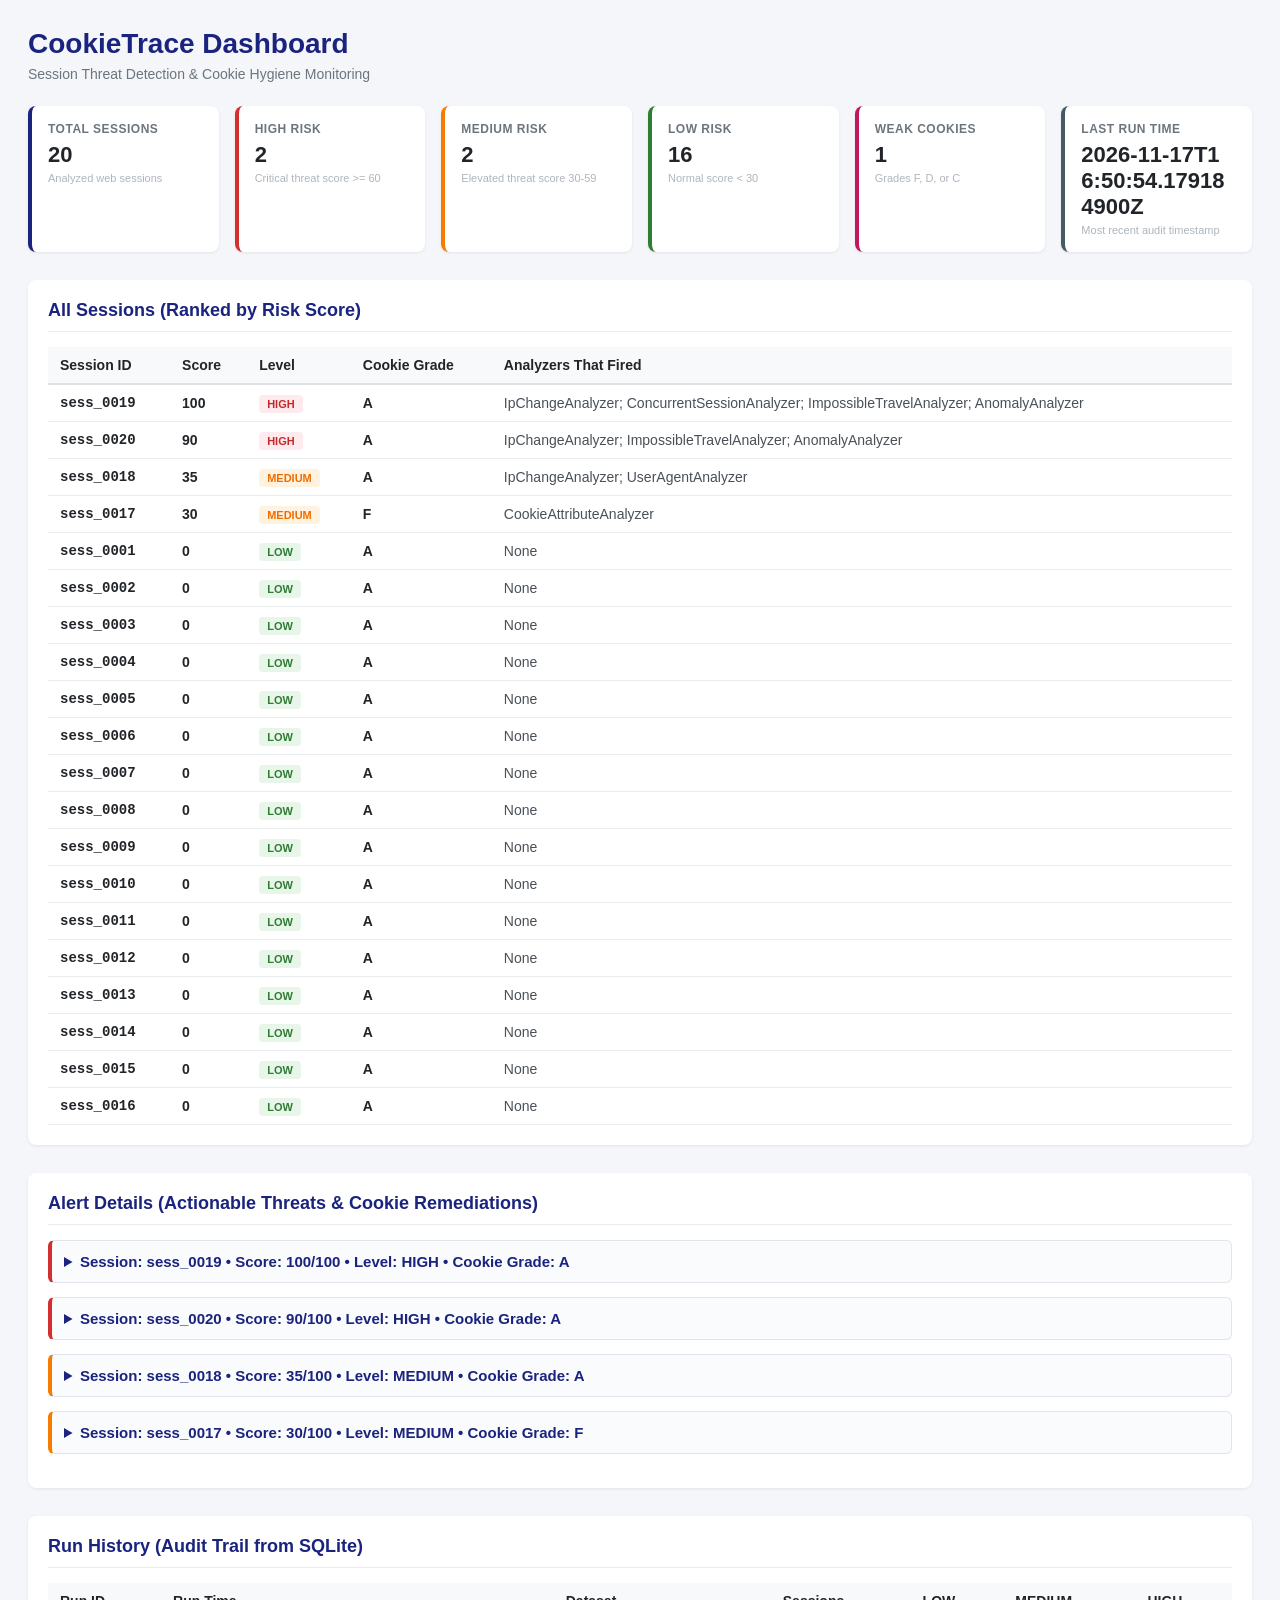
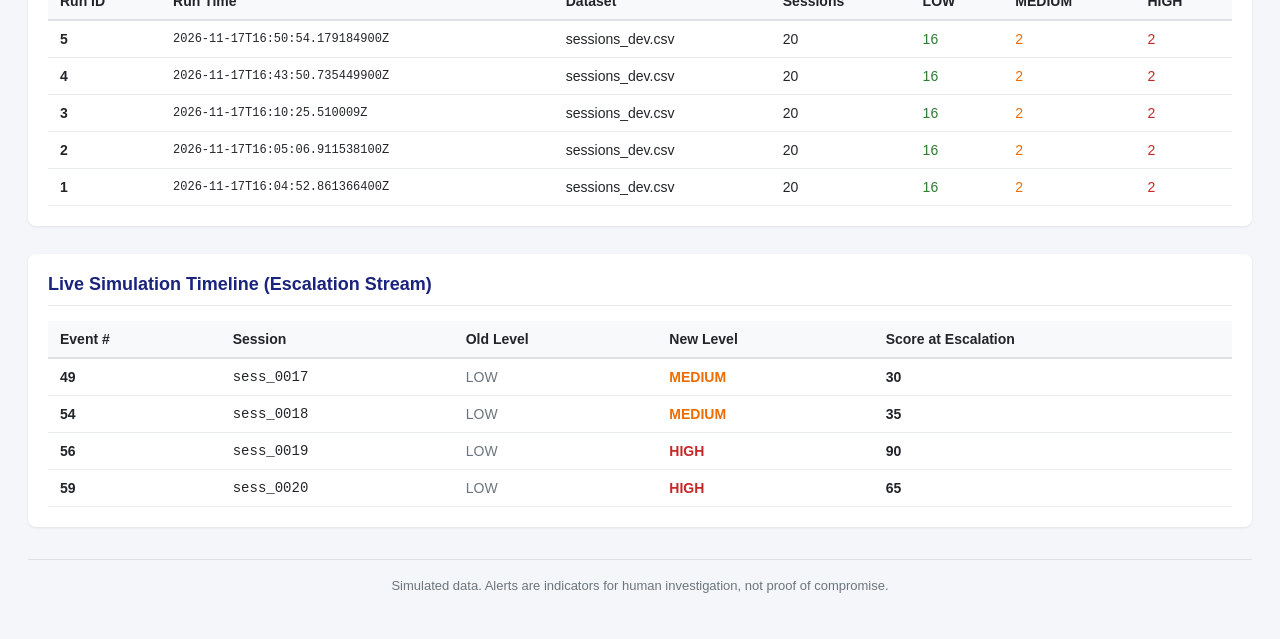
==== output/dashboard.html @ b4440e17 "Initial commit: CookieTrace project (Stages 1 through 9D-2)" ====
<!DOCTYPE html>
<html lang="en">
<head>
  <meta charset="UTF-8">
  <title>CookieTrace Dashboard</title>
</head>
<body style="background-color: #f4f6f9; font-family: -apple-system, BlinkMacSystemFont, 'Segoe UI', Roboto, Helvetica, Arial, sans-serif; margin: 0; padding: 28px; color: #212529;">
  <div style="margin-bottom: 24px;">
    <h1 style="margin: 0; color: #1a237e; font-size: 28px;">CookieTrace Dashboard</h1>
    <p style="margin: 6px 0 0 0; color: #6c757d; font-size: 14px;">Session Threat Detection & Cookie Hygiene Monitoring</p>
  </div>
  <!-- Section A: Summary Cards -->
  <div style="display: flex; flex-wrap: wrap; gap: 16px; margin-bottom: 28px;">
    <div style="flex: 1; min-width: 140px; background-color: #ffffff; padding: 16px; border-radius: 8px; border-left: 4px solid #1a237e; box-shadow: 0 1px 3px rgba(0,0,0,0.08);">
      <div style="font-size: 12px; color: #6c757d; text-transform: uppercase; font-weight: 600; letter-spacing: 0.5px;">Total Sessions</div>
      <div style="font-size: 22px; font-weight: bold; margin-top: 6px; color: #212529; word-break: break-all;">20</div>
      <div style="font-size: 11px; color: #adb5bd; margin-top: 4px;">Analyzed web sessions</div>
    </div>
    <div style="flex: 1; min-width: 140px; background-color: #ffffff; padding: 16px; border-radius: 8px; border-left: 4px solid #d32f2f; box-shadow: 0 1px 3px rgba(0,0,0,0.08);">
      <div style="font-size: 12px; color: #6c757d; text-transform: uppercase; font-weight: 600; letter-spacing: 0.5px;">HIGH Risk</div>
      <div style="font-size: 22px; font-weight: bold; margin-top: 6px; color: #212529; word-break: break-all;">2</div>
      <div style="font-size: 11px; color: #adb5bd; margin-top: 4px;">Critical threat score &gt;= 60</div>
    </div>
    <div style="flex: 1; min-width: 140px; background-color: #ffffff; padding: 16px; border-radius: 8px; border-left: 4px solid #f57c00; box-shadow: 0 1px 3px rgba(0,0,0,0.08);">
      <div style="font-size: 12px; color: #6c757d; text-transform: uppercase; font-weight: 600; letter-spacing: 0.5px;">MEDIUM Risk</div>
      <div style="font-size: 22px; font-weight: bold; margin-top: 6px; color: #212529; word-break: break-all;">2</div>
      <div style="font-size: 11px; color: #adb5bd; margin-top: 4px;">Elevated threat score 30-59</div>
    </div>
    <div style="flex: 1; min-width: 140px; background-color: #ffffff; padding: 16px; border-radius: 8px; border-left: 4px solid #2e7d32; box-shadow: 0 1px 3px rgba(0,0,0,0.08);">
      <div style="font-size: 12px; color: #6c757d; text-transform: uppercase; font-weight: 600; letter-spacing: 0.5px;">LOW Risk</div>
      <div style="font-size: 22px; font-weight: bold; margin-top: 6px; color: #212529; word-break: break-all;">16</div>
      <div style="font-size: 11px; color: #adb5bd; margin-top: 4px;">Normal score &lt; 30</div>
    </div>
    <div style="flex: 1; min-width: 140px; background-color: #ffffff; padding: 16px; border-radius: 8px; border-left: 4px solid #c2185b; box-shadow: 0 1px 3px rgba(0,0,0,0.08);">
      <div style="font-size: 12px; color: #6c757d; text-transform: uppercase; font-weight: 600; letter-spacing: 0.5px;">Weak Cookies</div>
      <div style="font-size: 22px; font-weight: bold; margin-top: 6px; color: #212529; word-break: break-all;">1</div>
      <div style="font-size: 11px; color: #adb5bd; margin-top: 4px;">Grades F, D, or C</div>
    </div>
    <div style="flex: 1; min-width: 140px; background-color: #ffffff; padding: 16px; border-radius: 8px; border-left: 4px solid #455a64; box-shadow: 0 1px 3px rgba(0,0,0,0.08);">
      <div style="font-size: 12px; color: #6c757d; text-transform: uppercase; font-weight: 600; letter-spacing: 0.5px;">Last Run Time</div>
      <div style="font-size: 22px; font-weight: bold; margin-top: 6px; color: #212529; word-break: break-all;">2026-11-17T16:50:54.179184900Z</div>
      <div style="font-size: 11px; color: #adb5bd; margin-top: 4px;">Most recent audit timestamp</div>
    </div>
  </div>
  <!-- Section B: Sessions Table -->
  <div style="background-color: #ffffff; border-radius: 8px; box-shadow: 0 1px 3px rgba(0,0,0,0.08); padding: 20px; margin-bottom: 28px;">
    <h2 style="margin-top: 0; color: #1a237e; font-size: 18px; border-bottom: 1px solid #e9ecef; padding-bottom: 10px;">All Sessions (Ranked by Risk Score)</h2>
    <table style="border-collapse: collapse; width: 100%; font-size: 14px;">
      <thead>
        <tr style="background-color: #f8f9fa; text-align: left;">
          <th style="padding: 10px 12px; border-bottom: 2px solid #dee2e6;">Session ID</th>
          <th style="padding: 10px 12px; border-bottom: 2px solid #dee2e6;">Score</th>
          <th style="padding: 10px 12px; border-bottom: 2px solid #dee2e6;">Level</th>
          <th style="padding: 10px 12px; border-bottom: 2px solid #dee2e6;">Cookie Grade</th>
          <th style="padding: 10px 12px; border-bottom: 2px solid #dee2e6;">Analyzers That Fired</th>
        </tr>
      </thead>
      <tbody>
        <tr>
          <td style="padding: 10px 12px; border-bottom: 1px solid #e9ecef; font-family: monospace; font-weight: 600;">sess_0019</td>
          <td style="padding: 10px 12px; border-bottom: 1px solid #e9ecef; font-weight: bold;">100</td>
          <td style="padding: 10px 12px; border-bottom: 1px solid #e9ecef;"><span style="background-color: #ffebee; color: #c62828; padding: 3px 8px; border-radius: 4px; font-weight: bold; font-size: 11px;">HIGH</span></td>
          <td style="padding: 10px 12px; border-bottom: 1px solid #e9ecef; font-weight: bold;">A</td>
          <td style="padding: 10px 12px; border-bottom: 1px solid #e9ecef; color: #495057;">IpChangeAnalyzer; ConcurrentSessionAnalyzer; ImpossibleTravelAnalyzer; AnomalyAnalyzer</td>
        </tr>
        <tr>
          <td style="padding: 10px 12px; border-bottom: 1px solid #e9ecef; font-family: monospace; font-weight: 600;">sess_0020</td>
          <td style="padding: 10px 12px; border-bottom: 1px solid #e9ecef; font-weight: bold;">90</td>
          <td style="padding: 10px 12px; border-bottom: 1px solid #e9ecef;"><span style="background-color: #ffebee; color: #c62828; padding: 3px 8px; border-radius: 4px; font-weight: bold; font-size: 11px;">HIGH</span></td>
          <td style="padding: 10px 12px; border-bottom: 1px solid #e9ecef; font-weight: bold;">A</td>
          <td style="padding: 10px 12px; border-bottom: 1px solid #e9ecef; color: #495057;">IpChangeAnalyzer; ImpossibleTravelAnalyzer; AnomalyAnalyzer</td>
        </tr>
        <tr>
          <td style="padding: 10px 12px; border-bottom: 1px solid #e9ecef; font-family: monospace; font-weight: 600;">sess_0018</td>
          <td style="padding: 10px 12px; border-bottom: 1px solid #e9ecef; font-weight: bold;">35</td>
          <td style="padding: 10px 12px; border-bottom: 1px solid #e9ecef;"><span style="background-color: #fff3e0; color: #ef6c00; padding: 3px 8px; border-radius: 4px; font-weight: bold; font-size: 11px;">MEDIUM</span></td>
          <td style="padding: 10px 12px; border-bottom: 1px solid #e9ecef; font-weight: bold;">A</td>
          <td style="padding: 10px 12px; border-bottom: 1px solid #e9ecef; color: #495057;">IpChangeAnalyzer; UserAgentAnalyzer</td>
        </tr>
        <tr>
          <td style="padding: 10px 12px; border-bottom: 1px solid #e9ecef; font-family: monospace; font-weight: 600;">sess_0017</td>
          <td style="padding: 10px 12px; border-bottom: 1px solid #e9ecef; font-weight: bold;">30</td>
          <td style="padding: 10px 12px; border-bottom: 1px solid #e9ecef;"><span style="background-color: #fff3e0; color: #ef6c00; padding: 3px 8px; border-radius: 4px; font-weight: bold; font-size: 11px;">MEDIUM</span></td>
          <td style="padding: 10px 12px; border-bottom: 1px solid #e9ecef; font-weight: bold;">F</td>
          <td style="padding: 10px 12px; border-bottom: 1px solid #e9ecef; color: #495057;">CookieAttributeAnalyzer</td>
        </tr>
        <tr>
          <td style="padding: 10px 12px; border-bottom: 1px solid #e9ecef; font-family: monospace; font-weight: 600;">sess_0001</td>
          <td style="padding: 10px 12px; border-bottom: 1px solid #e9ecef; font-weight: bold;">0</td>
          <td style="padding: 10px 12px; border-bottom: 1px solid #e9ecef;"><span style="background-color: #e8f5e9; color: #2e7d32; padding: 3px 8px; border-radius: 4px; font-weight: bold; font-size: 11px;">LOW</span></td>
          <td style="padding: 10px 12px; border-bottom: 1px solid #e9ecef; font-weight: bold;">A</td>
          <td style="padding: 10px 12px; border-bottom: 1px solid #e9ecef; color: #495057;">None</td>
        </tr>
        <tr>
          <td style="padding: 10px 12px; border-bottom: 1px solid #e9ecef; font-family: monospace; font-weight: 600;">sess_0002</td>
          <td style="padding: 10px 12px; border-bottom: 1px solid #e9ecef; font-weight: bold;">0</td>
          <td style="padding: 10px 12px; border-bottom: 1px solid #e9ecef;"><span style="background-color: #e8f5e9; color: #2e7d32; padding: 3px 8px; border-radius: 4px; font-weight: bold; font-size: 11px;">LOW</span></td>
          <td style="padding: 10px 12px; border-bottom: 1px solid #e9ecef; font-weight: bold;">A</td>
          <td style="padding: 10px 12px; border-bottom: 1px solid #e9ecef; color: #495057;">None</td>
        </tr>
        <tr>
          <td style="padding: 10px 12px; border-bottom: 1px solid #e9ecef; font-family: monospace; font-weight: 600;">sess_0003</td>
          <td style="padding: 10px 12px; border-bottom: 1px solid #e9ecef; font-weight: bold;">0</td>
          <td style="padding: 10px 12px; border-bottom: 1px solid #e9ecef;"><span style="background-color: #e8f5e9; color: #2e7d32; padding: 3px 8px; border-radius: 4px; font-weight: bold; font-size: 11px;">LOW</span></td>
          <td style="padding: 10px 12px; border-bottom: 1px solid #e9ecef; font-weight: bold;">A</td>
          <td style="padding: 10px 12px; border-bottom: 1px solid #e9ecef; color: #495057;">None</td>
        </tr>
        <tr>
          <td style="padding: 10px 12px; border-bottom: 1px solid #e9ecef; font-family: monospace; font-weight: 600;">sess_0004</td>
          <td style="padding: 10px 12px; border-bottom: 1px solid #e9ecef; font-weight: bold;">0</td>
          <td style="padding: 10px 12px; border-bottom: 1px solid #e9ecef;"><span style="background-color: #e8f5e9; color: #2e7d32; padding: 3px 8px; border-radius: 4px; font-weight: bold; font-size: 11px;">LOW</span></td>
          <td style="padding: 10px 12px; border-bottom: 1px solid #e9ecef; font-weight: bold;">A</td>
          <td style="padding: 10px 12px; border-bottom: 1px solid #e9ecef; color: #495057;">None</td>
        </tr>
        <tr>
          <td style="padding: 10px 12px; border-bottom: 1px solid #e9ecef; font-family: monospace; font-weight: 600;">sess_0005</td>
          <td style="padding: 10px 12px; border-bottom: 1px solid #e9ecef; font-weight: bold;">0</td>
          <td style="padding: 10px 12px; border-bottom: 1px solid #e9ecef;"><span style="background-color: #e8f5e9; color: #2e7d32; padding: 3px 8px; border-radius: 4px; font-weight: bold; font-size: 11px;">LOW</span></td>
          <td style="padding: 10px 12px; border-bottom: 1px solid #e9ecef; font-weight: bold;">A</td>
          <td style="padding: 10px 12px; border-bottom: 1px solid #e9ecef; color: #495057;">None</td>
        </tr>
        <tr>
          <td style="padding: 10px 12px; border-bottom: 1px solid #e9ecef; font-family: monospace; font-weight: 600;">sess_0006</td>
          <td style="padding: 10px 12px; border-bottom: 1px solid #e9ecef; font-weight: bold;">0</td>
          <td style="padding: 10px 12px; border-bottom: 1px solid #e9ecef;"><span style="background-color: #e8f5e9; color: #2e7d32; padding: 3px 8px; border-radius: 4px; font-weight: bold; font-size: 11px;">LOW</span></td>
          <td style="padding: 10px 12px; border-bottom: 1px solid #e9ecef; font-weight: bold;">A</td>
          <td style="padding: 10px 12px; border-bottom: 1px solid #e9ecef; color: #495057;">None</td>
        </tr>
        <tr>
          <td style="padding: 10px 12px; border-bottom: 1px solid #e9ecef; font-family: monospace; font-weight: 600;">sess_0007</td>
          <td style="padding: 10px 12px; border-bottom: 1px solid #e9ecef; font-weight: bold;">0</td>
          <td style="padding: 10px 12px; border-bottom: 1px solid #e9ecef;"><span style="background-color: #e8f5e9; color: #2e7d32; padding: 3px 8px; border-radius: 4px; font-weight: bold; font-size: 11px;">LOW</span></td>
          <td style="padding: 10px 12px; border-bottom: 1px solid #e9ecef; font-weight: bold;">A</td>
          <td style="padding: 10px 12px; border-bottom: 1px solid #e9ecef; color: #495057;">None</td>
        </tr>
        <tr>
          <td style="padding: 10px 12px; border-bottom: 1px solid #e9ecef; font-family: monospace; font-weight: 600;">sess_0008</td>
          <td style="padding: 10px 12px; border-bottom: 1px solid #e9ecef; font-weight: bold;">0</td>
          <td style="padding: 10px 12px; border-bottom: 1px solid #e9ecef;"><span style="background-color: #e8f5e9; color: #2e7d32; padding: 3px 8px; border-radius: 4px; font-weight: bold; font-size: 11px;">LOW</span></td>
          <td style="padding: 10px 12px; border-bottom: 1px solid #e9ecef; font-weight: bold;">A</td>
          <td style="padding: 10px 12px; border-bottom: 1px solid #e9ecef; color: #495057;">None</td>
        </tr>
        <tr>
          <td style="padding: 10px 12px; border-bottom: 1px solid #e9ecef; font-family: monospace; font-weight: 600;">sess_0009</td>
          <td style="padding: 10px 12px; border-bottom: 1px solid #e9ecef; font-weight: bold;">0</td>
          <td style="padding: 10px 12px; border-bottom: 1px solid #e9ecef;"><span style="background-color: #e8f5e9; color: #2e7d32; padding: 3px 8px; border-radius: 4px; font-weight: bold; font-size: 11px;">LOW</span></td>
          <td style="padding: 10px 12px; border-bottom: 1px solid #e9ecef; font-weight: bold;">A</td>
          <td style="padding: 10px 12px; border-bottom: 1px solid #e9ecef; color: #495057;">None</td>
        </tr>
        <tr>
          <td style="padding: 10px 12px; border-bottom: 1px solid #e9ecef; font-family: monospace; font-weight: 600;">sess_0010</td>
          <td style="padding: 10px 12px; border-bottom: 1px solid #e9ecef; font-weight: bold;">0</td>
          <td style="padding: 10px 12px; border-bottom: 1px solid #e9ecef;"><span style="background-color: #e8f5e9; color: #2e7d32; padding: 3px 8px; border-radius: 4px; font-weight: bold; font-size: 11px;">LOW</span></td>
          <td style="padding: 10px 12px; border-bottom: 1px solid #e9ecef; font-weight: bold;">A</td>
          <td style="padding: 10px 12px; border-bottom: 1px solid #e9ecef; color: #495057;">None</td>
        </tr>
        <tr>
          <td style="padding: 10px 12px; border-bottom: 1px solid #e9ecef; font-family: monospace; font-weight: 600;">sess_0011</td>
          <td style="padding: 10px 12px; border-bottom: 1px solid #e9ecef; font-weight: bold;">0</td>
          <td style="padding: 10px 12px; border-bottom: 1px solid #e9ecef;"><span style="background-color: #e8f5e9; color: #2e7d32; padding: 3px 8px; border-radius: 4px; font-weight: bold; font-size: 11px;">LOW</span></td>
          <td style="padding: 10px 12px; border-bottom: 1px solid #e9ecef; font-weight: bold;">A</td>
          <td style="padding: 10px 12px; border-bottom: 1px solid #e9ecef; color: #495057;">None</td>
        </tr>
        <tr>
          <td style="padding: 10px 12px; border-bottom: 1px solid #e9ecef; font-family: monospace; font-weight: 600;">sess_0012</td>
          <td style="padding: 10px 12px; border-bottom: 1px solid #e9ecef; font-weight: bold;">0</td>
          <td style="padding: 10px 12px; border-bottom: 1px solid #e9ecef;"><span style="background-color: #e8f5e9; color: #2e7d32; padding: 3px 8px; border-radius: 4px; font-weight: bold; font-size: 11px;">LOW</span></td>
          <td style="padding: 10px 12px; border-bottom: 1px solid #e9ecef; font-weight: bold;">A</td>
          <td style="padding: 10px 12px; border-bottom: 1px solid #e9ecef; color: #495057;">None</td>
        </tr>
        <tr>
          <td style="padding: 10px 12px; border-bottom: 1px solid #e9ecef; font-family: monospace; font-weight: 600;">sess_0013</td>
          <td style="padding: 10px 12px; border-bottom: 1px solid #e9ecef; font-weight: bold;">0</td>
          <td style="padding: 10px 12px; border-bottom: 1px solid #e9ecef;"><span style="background-color: #e8f5e9; color: #2e7d32; padding: 3px 8px; border-radius: 4px; font-weight: bold; font-size: 11px;">LOW</span></td>
          <td style="padding: 10px 12px; border-bottom: 1px solid #e9ecef; font-weight: bold;">A</td>
          <td style="padding: 10px 12px; border-bottom: 1px solid #e9ecef; color: #495057;">None</td>
        </tr>
        <tr>
          <td style="padding: 10px 12px; border-bottom: 1px solid #e9ecef; font-family: monospace; font-weight: 600;">sess_0014</td>
          <td style="padding: 10px 12px; border-bottom: 1px solid #e9ecef; font-weight: bold;">0</td>
          <td style="padding: 10px 12px; border-bottom: 1px solid #e9ecef;"><span style="background-color: #e8f5e9; color: #2e7d32; padding: 3px 8px; border-radius: 4px; font-weight: bold; font-size: 11px;">LOW</span></td>
          <td style="padding: 10px 12px; border-bottom: 1px solid #e9ecef; font-weight: bold;">A</td>
          <td style="padding: 10px 12px; border-bottom: 1px solid #e9ecef; color: #495057;">None</td>
        </tr>
        <tr>
          <td style="padding: 10px 12px; border-bottom: 1px solid #e9ecef; font-family: monospace; font-weight: 600;">sess_0015</td>
          <td style="padding: 10px 12px; border-bottom: 1px solid #e9ecef; font-weight: bold;">0</td>
          <td style="padding: 10px 12px; border-bottom: 1px solid #e9ecef;"><span style="background-color: #e8f5e9; color: #2e7d32; padding: 3px 8px; border-radius: 4px; font-weight: bold; font-size: 11px;">LOW</span></td>
          <td style="padding: 10px 12px; border-bottom: 1px solid #e9ecef; font-weight: bold;">A</td>
          <td style="padding: 10px 12px; border-bottom: 1px solid #e9ecef; color: #495057;">None</td>
        </tr>
        <tr>
          <td style="padding: 10px 12px; border-bottom: 1px solid #e9ecef; font-family: monospace; font-weight: 600;">sess_0016</td>
          <td style="padding: 10px 12px; border-bottom: 1px solid #e9ecef; font-weight: bold;">0</td>
          <td style="padding: 10px 12px; border-bottom: 1px solid #e9ecef;"><span style="background-color: #e8f5e9; color: #2e7d32; padding: 3px 8px; border-radius: 4px; font-weight: bold; font-size: 11px;">LOW</span></td>
          <td style="padding: 10px 12px; border-bottom: 1px solid #e9ecef; font-weight: bold;">A</td>
          <td style="padding: 10px 12px; border-bottom: 1px solid #e9ecef; color: #495057;">None</td>
        </tr>
      </tbody>
    </table>
  </div>
  <!-- Section C: Alert Details -->
  <div style="background-color: #ffffff; border-radius: 8px; box-shadow: 0 1px 3px rgba(0,0,0,0.08); padding: 20px; margin-bottom: 28px;">
    <h2 style="margin-top: 0; color: #1a237e; font-size: 18px; border-bottom: 1px solid #e9ecef; padding-bottom: 10px;">Alert Details (Actionable Threats & Cookie Remediations)</h2>
    <details style="margin-bottom: 14px; background-color: #fafbfc; border: 1px solid #e1e4e8; border-left: 4px solid #d32f2f; border-radius: 6px; padding: 12px;">
      <summary style="font-weight: bold; cursor: pointer; color: #1a237e; font-size: 15px;">
        Session: sess_0019 &bull; Score: 100/100 &bull; Level: HIGH &bull; Cookie Grade: A
      </summary>
      <div style="margin-top: 12px; font-size: 14px;">
        <h4 style="margin: 10px 0 6px 0; color: #24292e;">Security Alerts:</h4>
        <ul style="margin: 4px 0 10px 0; padding-left: 20px;">
          <li style="margin-bottom: 8px;">
            <strong>[IpChangeAnalyzer]</strong> (15 pts, MEDIUM): IP change detected: previous IP 103.21.125.12 (India) changed to new IP 122.161.45.80 (India). Note: IP changes can have innocent causes (mobile network, VPN).<br>
            <em style="color: #495057;">Recommendation:</em> Verify with the user or require re-authentication.
          </li>
          <li style="margin-bottom: 8px;">
            <strong>[ConcurrentSessionAnalyzer]</strong> (35 pts, HIGH): The same session appeared from two different IP addresses (122.161.45.80 and 103.21.125.12) within 5 seconds. One session cannot normally be used from two networks at nearly the same time, so the session ID may have been copied.<br>
            <em style="color: #495057;">Recommendation:</em> Invalidate the session and force login.
          </li>
          <li style="margin-bottom: 8px;">
            <strong>[ImpossibleTravelAnalyzer]</strong> (40 pts, HIGH): Impossible travel detected between Delhi and Mumbai: distance 1148.1 km traveled in 0.1 minutes, implying an impossible speed of 826628.3 km/h.<br>
            <em style="color: #495057;">Recommendation:</em> Treat as likely stolen session and require re-authentication.
          </li>
          <li style="margin-bottom: 8px;">
            <strong>[AnomalyAnalyzer]</strong> (21 pts, HIGH): Session behaved unusually compared with other sessions: distinctCities = 2 (typical about 1.1), distinctIps = 2 (typical about 1.2), minGapSeconds = 5 (typical about 238.5)<br>
            <em style="color: #495057;">Recommendation:</em> Investigate manually; this is a statistical indicator and not proof.
          </li>
        </ul>
        <h4 style="margin: 10px 0 6px 0; color: #24292e;">Cookie Remediation Fixes:</h4>
        <p style="color: #6a737d; margin: 4px 0 8px 16px;">No cookie configuration issues found.</p>
      </div>
    </details>
    <details style="margin-bottom: 14px; background-color: #fafbfc; border: 1px solid #e1e4e8; border-left: 4px solid #d32f2f; border-radius: 6px; padding: 12px;">
      <summary style="font-weight: bold; cursor: pointer; color: #1a237e; font-size: 15px;">
        Session: sess_0020 &bull; Score: 90/100 &bull; Level: HIGH &bull; Cookie Grade: A
      </summary>
      <div style="margin-top: 12px; font-size: 14px;">
        <h4 style="margin: 10px 0 6px 0; color: #24292e;">Security Alerts:</h4>
        <ul style="margin: 4px 0 10px 0; padding-left: 20px;">
          <li style="margin-bottom: 8px;">
            <strong>[IpChangeAnalyzer]</strong> (25 pts, HIGH): IP change detected: previous IP 49.207.181.10 (India) changed to new IP 151.101.0.81 (United Kingdom). Note: IP changes can have innocent causes (mobile network, VPN).<br>
            <em style="color: #495057;">Recommendation:</em> Verify with the user or require re-authentication.
          </li>
          <li style="margin-bottom: 8px;">
            <strong>[ImpossibleTravelAnalyzer]</strong> (40 pts, HIGH): Impossible travel detected between Chennai and London: distance 8210.9 km traveled in 10.0 minutes, implying an impossible speed of 49265.1 km/h.<br>
            <em style="color: #495057;">Recommendation:</em> Treat as likely stolen session and require re-authentication.
          </li>
          <li style="margin-bottom: 8px;">
            <strong>[AnomalyAnalyzer]</strong> (25 pts, HIGH): Session behaved unusually compared with other sessions: maxDistanceKm = 8210.9 (typical about 467.9), maxGapSeconds = 600 (typical about 284.3), durationSeconds = 1200 (typical about 522.8)<br>
            <em style="color: #495057;">Recommendation:</em> Investigate manually; this is a statistical indicator and not proof.
          </li>
        </ul>
        <h4 style="margin: 10px 0 6px 0; color: #24292e;">Cookie Remediation Fixes:</h4>
        <p style="color: #6a737d; margin: 4px 0 8px 16px;">No cookie configuration issues found.</p>
      </div>
    </details>
    <details style="margin-bottom: 14px; background-color: #fafbfc; border: 1px solid #e1e4e8; border-left: 4px solid #f57c00; border-radius: 6px; padding: 12px;">
      <summary style="font-weight: bold; cursor: pointer; color: #1a237e; font-size: 15px;">
        Session: sess_0018 &bull; Score: 35/100 &bull; Level: MEDIUM &bull; Cookie Grade: A
      </summary>
      <div style="margin-top: 12px; font-size: 14px;">
        <h4 style="margin: 10px 0 6px 0; color: #24292e;">Security Alerts:</h4>
        <ul style="margin: 4px 0 10px 0; padding-left: 20px;">
          <li style="margin-bottom: 8px;">
            <strong>[IpChangeAnalyzer]</strong> (15 pts, MEDIUM): IP change detected: previous IP 103.21.124.50 (India) changed to new IP 103.21.125.12 (India). Note: IP changes can have innocent causes (mobile network, VPN).<br>
            <em style="color: #495057;">Recommendation:</em> Verify with the user or require re-authentication.
          </li>
          <li style="margin-bottom: 8px;">
            <strong>[UserAgentAnalyzer]</strong> (20 pts, HIGH): The browser identity changed mid-session from 'Mozilla/5.0 (Windows NT 10.0; Win64; x64) AppleWebKit/537.36 Chrome/120.0.0.0 Safari/537.36' to 'Mozilla/5.0 (Windows NT 10.0; Win64; x64; rv:121.0) Gecko/20100101 Firefox/121.0', which may mean the cookie is being used from another device; can also be an innocent browser update.<br>
            <em style="color: #495057;">Recommendation:</em> Re-authenticate the session.
          </li>
        </ul>
        <h4 style="margin: 10px 0 6px 0; color: #24292e;">Cookie Remediation Fixes:</h4>
        <p style="color: #6a737d; margin: 4px 0 8px 16px;">No cookie configuration issues found.</p>
      </div>
    </details>
    <details style="margin-bottom: 14px; background-color: #fafbfc; border: 1px solid #e1e4e8; border-left: 4px solid #f57c00; border-radius: 6px; padding: 12px;">
      <summary style="font-weight: bold; cursor: pointer; color: #1a237e; font-size: 15px;">
        Session: sess_0017 &bull; Score: 30/100 &bull; Level: MEDIUM &bull; Cookie Grade: F
      </summary>
      <div style="margin-top: 12px; font-size: 14px;">
        <h4 style="margin: 10px 0 6px 0; color: #24292e;">Security Alerts:</h4>
        <ul style="margin: 4px 0 10px 0; padding-left: 20px;">
          <li style="margin-bottom: 8px;">
            <strong>[CookieAttributeAnalyzer]</strong> (30 pts, HIGH): Cookie security vulnerability: Secure flag missing: cookie can be sent over unencrypted connections and sniffed; HttpOnly missing: JavaScript can read the cookie, so cross-site scripting could steal it; SameSite None: cookie is sent on cross-site requests, which helps cross-site request forgery<br>
            <em style="color: #495057;">Recommendation:</em> Configure session cookies with: Secure=true, HttpOnly=true, SameSite=Strict or Lax
          </li>
        </ul>
        <h4 style="margin: 10px 0 6px 0; color: #24292e;">Cookie Remediation Fixes:</h4>
        <ul style="margin: 4px 0 8px 0; padding-left: 20px;">
          <li style="margin-bottom: 4px;">Enable the Secure flag so the cookie only travels over HTTPS and cannot be sniffed.</li>
          <li style="margin-bottom: 4px;">Enable the HttpOnly flag so JavaScript cannot read the cookie, which limits theft by cross-site scripting.</li>
          <li style="margin-bottom: 4px;">Set SameSite to Strict or Lax so other sites cannot trigger requests with the cookie.</li>
        </ul>
      </div>
    </details>
  </div>
  <!-- Section D: Run History -->
  <div style="background-color: #ffffff; border-radius: 8px; box-shadow: 0 1px 3px rgba(0,0,0,0.08); padding: 20px; margin-bottom: 28px;">
    <h2 style="margin-top: 0; color: #1a237e; font-size: 18px; border-bottom: 1px solid #e9ecef; padding-bottom: 10px;">Run History (Audit Trail from SQLite)</h2>
    <table style="border-collapse: collapse; width: 100%; font-size: 14px;">
      <thead>
        <tr style="background-color: #f8f9fa; text-align: left;">
          <th style="padding: 10px 12px; border-bottom: 2px solid #dee2e6;">Run ID</th>
          <th style="padding: 10px 12px; border-bottom: 2px solid #dee2e6;">Run Time</th>
          <th style="padding: 10px 12px; border-bottom: 2px solid #dee2e6;">Dataset</th>
          <th style="padding: 10px 12px; border-bottom: 2px solid #dee2e6;">Sessions</th>
          <th style="padding: 10px 12px; border-bottom: 2px solid #dee2e6;">LOW</th>
          <th style="padding: 10px 12px; border-bottom: 2px solid #dee2e6;">MEDIUM</th>
          <th style="padding: 10px 12px; border-bottom: 2px solid #dee2e6;">HIGH</th>
        </tr>
      </thead>
      <tbody>
        <tr>
          <td style="padding: 10px 12px; border-bottom: 1px solid #e9ecef; font-weight: bold;">5</td>
          <td style="padding: 10px 12px; border-bottom: 1px solid #e9ecef; font-family: monospace; font-size: 12px;">2026-11-17T16:50:54.179184900Z</td>
          <td style="padding: 10px 12px; border-bottom: 1px solid #e9ecef;">sessions_dev.csv</td>
          <td style="padding: 10px 12px; border-bottom: 1px solid #e9ecef;">20</td>
          <td style="padding: 10px 12px; border-bottom: 1px solid #e9ecef; color: #2e7d32;">16</td>
          <td style="padding: 10px 12px; border-bottom: 1px solid #e9ecef; color: #ef6c00;">2</td>
          <td style="padding: 10px 12px; border-bottom: 1px solid #e9ecef; color: #c62828;">2</td>
        </tr>
        <tr>
          <td style="padding: 10px 12px; border-bottom: 1px solid #e9ecef; font-weight: bold;">4</td>
          <td style="padding: 10px 12px; border-bottom: 1px solid #e9ecef; font-family: monospace; font-size: 12px;">2026-11-17T16:43:50.735449900Z</td>
          <td style="padding: 10px 12px; border-bottom: 1px solid #e9ecef;">sessions_dev.csv</td>
          <td style="padding: 10px 12px; border-bottom: 1px solid #e9ecef;">20</td>
          <td style="padding: 10px 12px; border-bottom: 1px solid #e9ecef; color: #2e7d32;">16</td>
          <td style="padding: 10px 12px; border-bottom: 1px solid #e9ecef; color: #ef6c00;">2</td>
          <td style="padding: 10px 12px; border-bottom: 1px solid #e9ecef; color: #c62828;">2</td>
        </tr>
        <tr>
          <td style="padding: 10px 12px; border-bottom: 1px solid #e9ecef; font-weight: bold;">3</td>
          <td style="padding: 10px 12px; border-bottom: 1px solid #e9ecef; font-family: monospace; font-size: 12px;">2026-11-17T16:10:25.510009Z</td>
          <td style="padding: 10px 12px; border-bottom: 1px solid #e9ecef;">sessions_dev.csv</td>
          <td style="padding: 10px 12px; border-bottom: 1px solid #e9ecef;">20</td>
          <td style="padding: 10px 12px; border-bottom: 1px solid #e9ecef; color: #2e7d32;">16</td>
          <td style="padding: 10px 12px; border-bottom: 1px solid #e9ecef; color: #ef6c00;">2</td>
          <td style="padding: 10px 12px; border-bottom: 1px solid #e9ecef; color: #c62828;">2</td>
        </tr>
        <tr>
          <td style="padding: 10px 12px; border-bottom: 1px solid #e9ecef; font-weight: bold;">2</td>
          <td style="padding: 10px 12px; border-bottom: 1px solid #e9ecef; font-family: monospace; font-size: 12px;">2026-11-17T16:05:06.911538100Z</td>
          <td style="padding: 10px 12px; border-bottom: 1px solid #e9ecef;">sessions_dev.csv</td>
          <td style="padding: 10px 12px; border-bottom: 1px solid #e9ecef;">20</td>
          <td style="padding: 10px 12px; border-bottom: 1px solid #e9ecef; color: #2e7d32;">16</td>
          <td style="padding: 10px 12px; border-bottom: 1px solid #e9ecef; color: #ef6c00;">2</td>
          <td style="padding: 10px 12px; border-bottom: 1px solid #e9ecef; color: #c62828;">2</td>
        </tr>
        <tr>
          <td style="padding: 10px 12px; border-bottom: 1px solid #e9ecef; font-weight: bold;">1</td>
          <td style="padding: 10px 12px; border-bottom: 1px solid #e9ecef; font-family: monospace; font-size: 12px;">2026-11-17T16:04:52.861366400Z</td>
          <td style="padding: 10px 12px; border-bottom: 1px solid #e9ecef;">sessions_dev.csv</td>
          <td style="padding: 10px 12px; border-bottom: 1px solid #e9ecef;">20</td>
          <td style="padding: 10px 12px; border-bottom: 1px solid #e9ecef; color: #2e7d32;">16</td>
          <td style="padding: 10px 12px; border-bottom: 1px solid #e9ecef; color: #ef6c00;">2</td>
          <td style="padding: 10px 12px; border-bottom: 1px solid #e9ecef; color: #c62828;">2</td>
        </tr>
      </tbody>
    </table>
  </div>
  <!-- Section E: Live Simulation Timeline -->
  <div style="background-color: #ffffff; border-radius: 8px; box-shadow: 0 1px 3px rgba(0,0,0,0.08); padding: 20px; margin-bottom: 28px;">
    <h2 style="margin-top: 0; color: #1a237e; font-size: 18px; border-bottom: 1px solid #e9ecef; padding-bottom: 10px;">Live Simulation Timeline (Escalation Stream)</h2>
    <table style="border-collapse: collapse; width: 100%; font-size: 14px;">
      <thead>
        <tr style="background-color: #f8f9fa; text-align: left;">
          <th style="padding: 10px 12px; border-bottom: 2px solid #dee2e6;">Event #</th>
          <th style="padding: 10px 12px; border-bottom: 2px solid #dee2e6;">Session</th>
          <th style="padding: 10px 12px; border-bottom: 2px solid #dee2e6;">Old Level</th>
          <th style="padding: 10px 12px; border-bottom: 2px solid #dee2e6;">New Level</th>
          <th style="padding: 10px 12px; border-bottom: 2px solid #dee2e6;">Score at Escalation</th>
        </tr>
      </thead>
      <tbody>
        <tr>
          <td style="padding: 10px 12px; border-bottom: 1px solid #e9ecef; font-weight: bold;">49</td>
          <td style="padding: 10px 12px; border-bottom: 1px solid #e9ecef; font-family: monospace;">sess_0017</td>
          <td style="padding: 10px 12px; border-bottom: 1px solid #e9ecef; color: #6c757d;">LOW</td>
          <td style="padding: 10px 12px; border-bottom: 1px solid #e9ecef; font-weight: bold; color: #ef6c00;">MEDIUM</td>
          <td style="padding: 10px 12px; border-bottom: 1px solid #e9ecef; font-weight: bold;">30</td>
        </tr>
        <tr>
          <td style="padding: 10px 12px; border-bottom: 1px solid #e9ecef; font-weight: bold;">54</td>
          <td style="padding: 10px 12px; border-bottom: 1px solid #e9ecef; font-family: monospace;">sess_0018</td>
          <td style="padding: 10px 12px; border-bottom: 1px solid #e9ecef; color: #6c757d;">LOW</td>
          <td style="padding: 10px 12px; border-bottom: 1px solid #e9ecef; font-weight: bold; color: #ef6c00;">MEDIUM</td>
          <td style="padding: 10px 12px; border-bottom: 1px solid #e9ecef; font-weight: bold;">35</td>
        </tr>
        <tr>
          <td style="padding: 10px 12px; border-bottom: 1px solid #e9ecef; font-weight: bold;">56</td>
          <td style="padding: 10px 12px; border-bottom: 1px solid #e9ecef; font-family: monospace;">sess_0019</td>
          <td style="padding: 10px 12px; border-bottom: 1px solid #e9ecef; color: #6c757d;">LOW</td>
          <td style="padding: 10px 12px; border-bottom: 1px solid #e9ecef; font-weight: bold; color: #c62828;">HIGH</td>
          <td style="padding: 10px 12px; border-bottom: 1px solid #e9ecef; font-weight: bold;">90</td>
        </tr>
        <tr>
          <td style="padding: 10px 12px; border-bottom: 1px solid #e9ecef; font-weight: bold;">59</td>
          <td style="padding: 10px 12px; border-bottom: 1px solid #e9ecef; font-family: monospace;">sess_0020</td>
          <td style="padding: 10px 12px; border-bottom: 1px solid #e9ecef; color: #6c757d;">LOW</td>
          <td style="padding: 10px 12px; border-bottom: 1px solid #e9ecef; font-weight: bold; color: #c62828;">HIGH</td>
          <td style="padding: 10px 12px; border-bottom: 1px solid #e9ecef; font-weight: bold;">65</td>
        </tr>
      </tbody>
    </table>
  </div>
  <!-- Section F: Footer -->
  <footer style="margin-top: 32px; padding: 18px; text-align: center; color: #6c757d; font-size: 13px; border-top: 1px solid #dee2e6;">
    Simulated data. Alerts are indicators for human investigation, not proof of compromise.
  </footer>
</body>
</html>
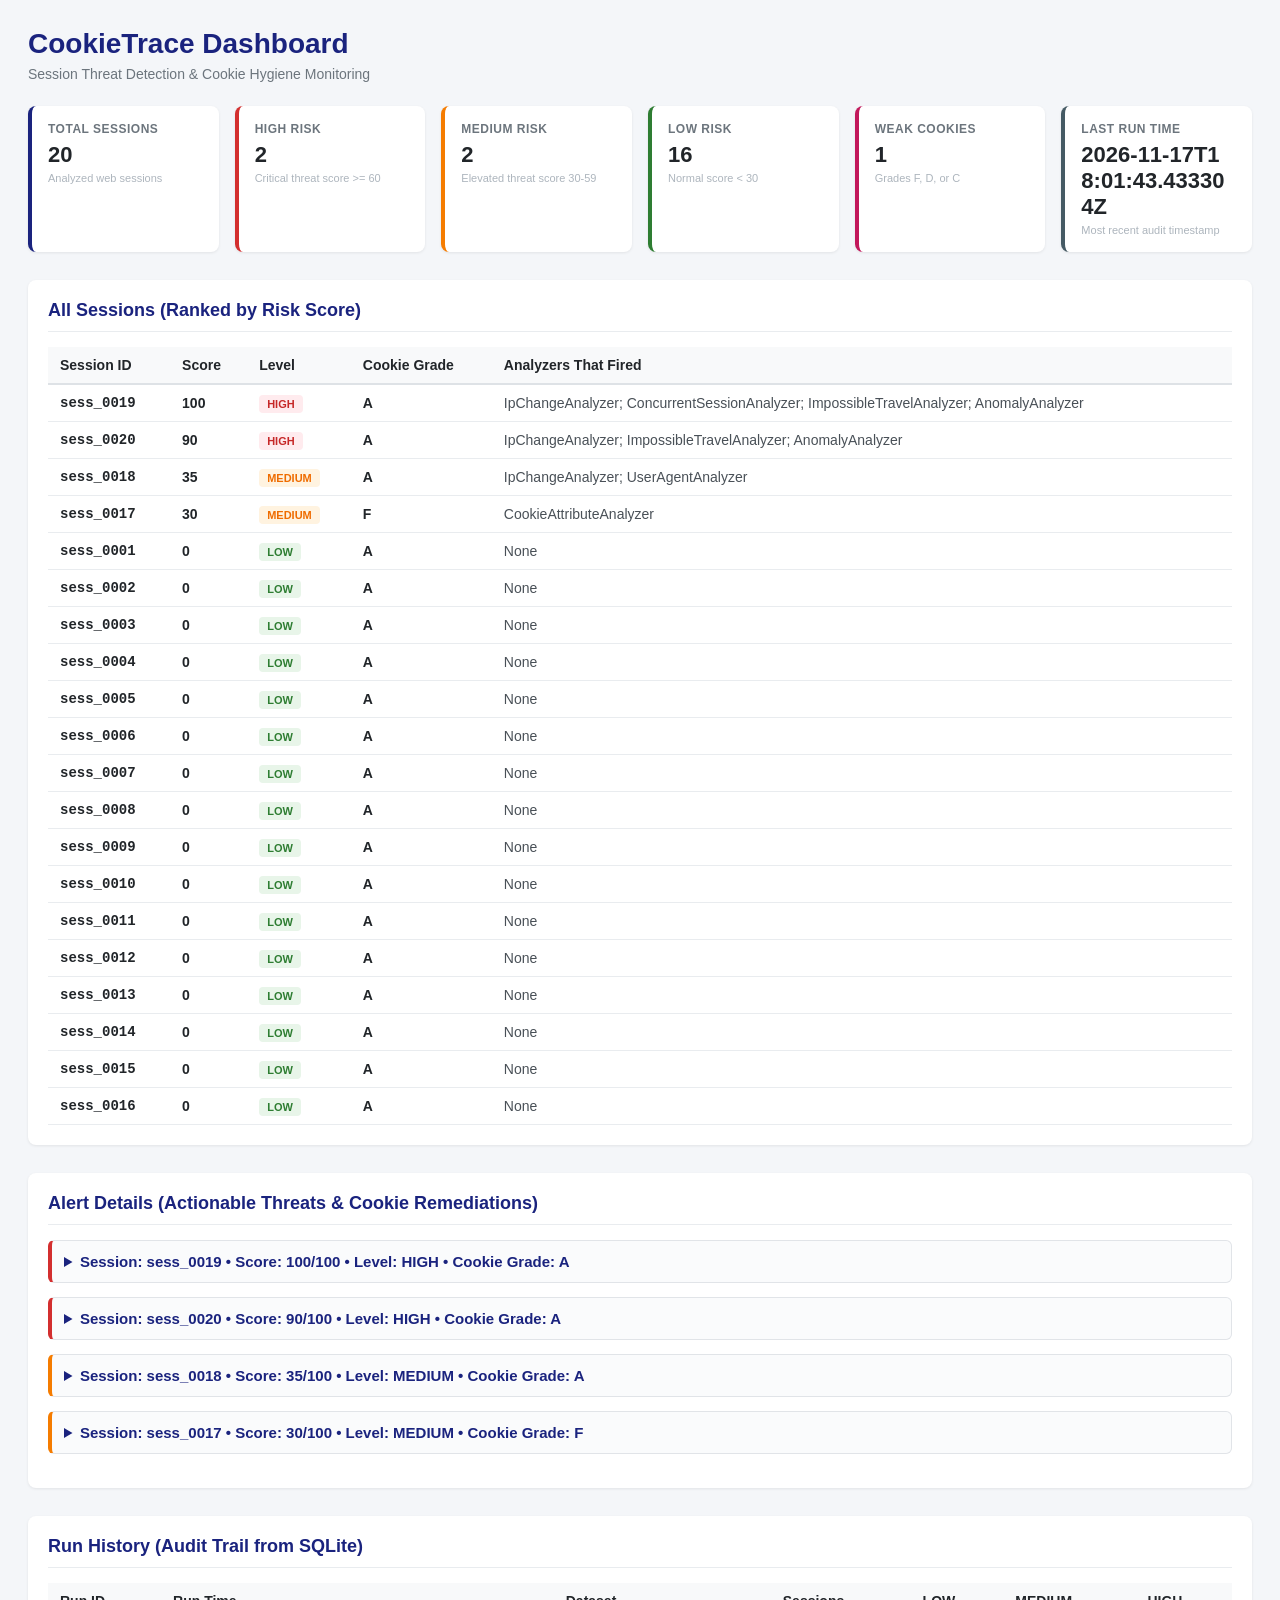
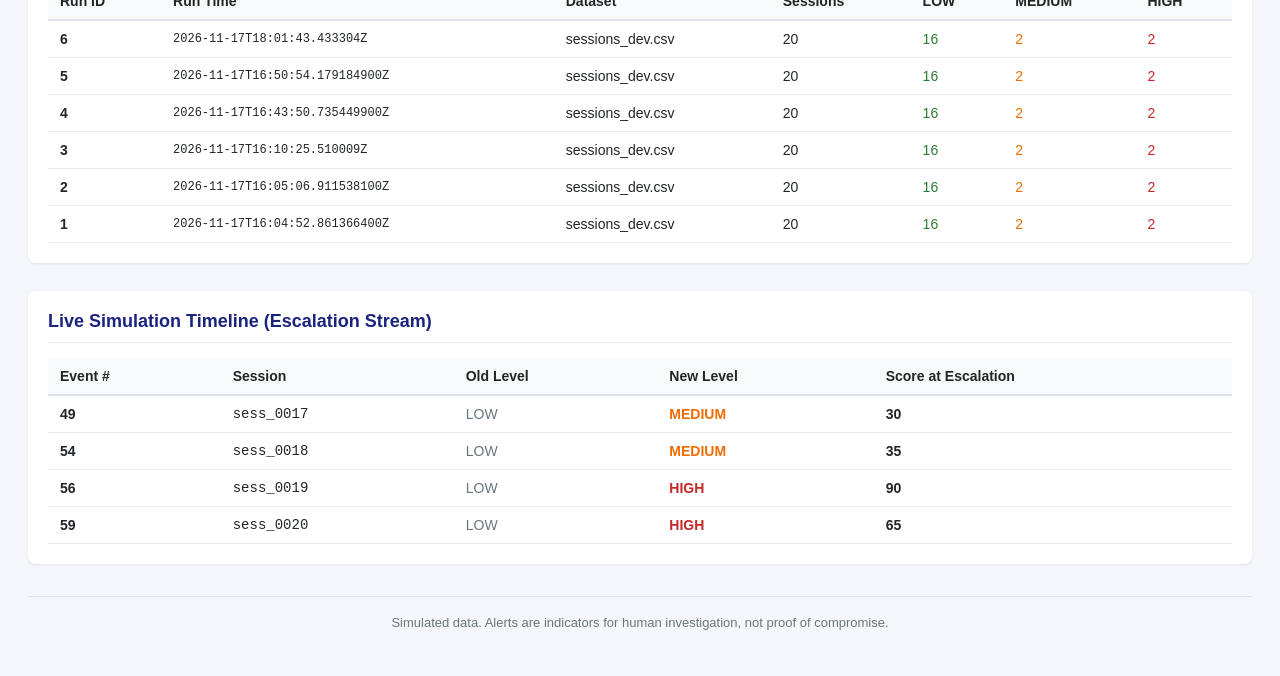
==== commit 24f7d229: "Add working web server, security lab scenarios, and live monitor" ====
--- a/output/dashboard.html
+++ b/output/dashboard.html
@@ -38,7 +38,7 @@
     </div>
     <div style="flex: 1; min-width: 140px; background-color: #ffffff; padding: 16px; border-radius: 8px; border-left: 4px solid #455a64; box-shadow: 0 1px 3px rgba(0,0,0,0.08);">
       <div style="font-size: 12px; color: #6c757d; text-transform: uppercase; font-weight: 600; letter-spacing: 0.5px;">Last Run Time</div>
-      <div style="font-size: 22px; font-weight: bold; margin-top: 6px; color: #212529; word-break: break-all;">2026-11-17T16:50:54.179184900Z</div>
+      <div style="font-size: 22px; font-weight: bold; margin-top: 6px; color: #212529; word-break: break-all;">2026-11-17T18:01:43.433304Z</div>
       <div style="font-size: 11px; color: #adb5bd; margin-top: 4px;">Most recent audit timestamp</div>
     </div>
   </div>
@@ -312,6 +312,15 @@
       </thead>
       <tbody>
         <tr>
+          <td style="padding: 10px 12px; border-bottom: 1px solid #e9ecef; font-weight: bold;">6</td>
+          <td style="padding: 10px 12px; border-bottom: 1px solid #e9ecef; font-family: monospace; font-size: 12px;">2026-11-17T18:01:43.433304Z</td>
+          <td style="padding: 10px 12px; border-bottom: 1px solid #e9ecef;">sessions_dev.csv</td>
+          <td style="padding: 10px 12px; border-bottom: 1px solid #e9ecef;">20</td>
+          <td style="padding: 10px 12px; border-bottom: 1px solid #e9ecef; color: #2e7d32;">16</td>
+          <td style="padding: 10px 12px; border-bottom: 1px solid #e9ecef; color: #ef6c00;">2</td>
+          <td style="padding: 10px 12px; border-bottom: 1px solid #e9ecef; color: #c62828;">2</td>
+        </tr>
+        <tr>
           <td style="padding: 10px 12px; border-bottom: 1px solid #e9ecef; font-weight: bold;">5</td>
           <td style="padding: 10px 12px; border-bottom: 1px solid #e9ecef; font-family: monospace; font-size: 12px;">2026-11-17T16:50:54.179184900Z</td>
           <td style="padding: 10px 12px; border-bottom: 1px solid #e9ecef;">sessions_dev.csv</td>
